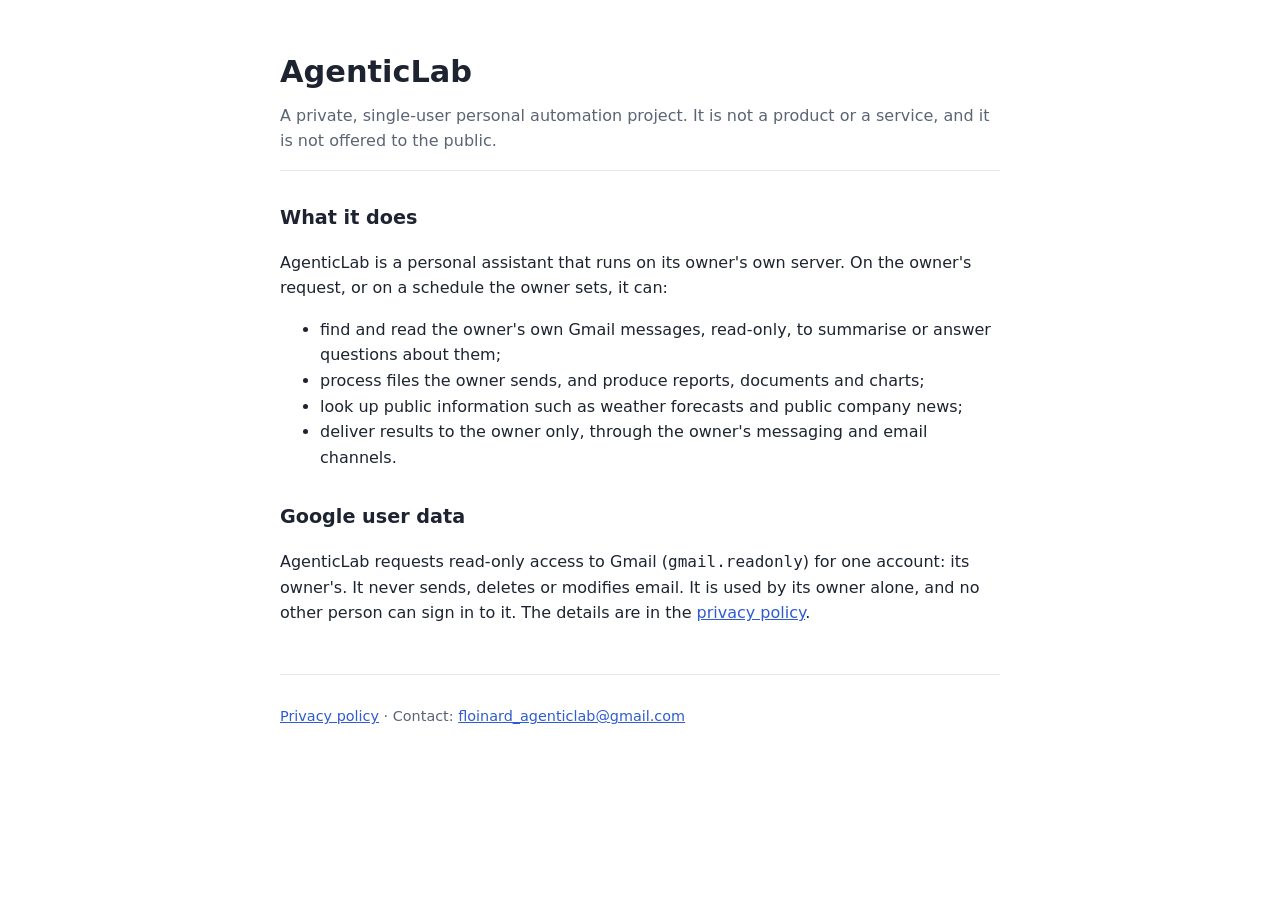
==== index.html @ 8ad276b6 "Add files via upload" ====
<!doctype html>
<html lang="en">
<head>
<meta charset="utf-8">
<meta name="viewport" content="width=device-width, initial-scale=1">
<meta http-equiv="Content-Security-Policy" content="default-src 'none'; style-src 'self'; img-src 'self'; base-uri 'none'; form-action 'none'">
<meta name="referrer" content="no-referrer">
<title>AgenticLab</title>
<link rel="stylesheet" href="style.css">
</head>
<body>
<main>
<header>
<h1>AgenticLab</h1>
<p class="lead">A private, single-user personal automation project. It is not a product or a service, and it is not offered to the public.</p>
</header>

<h2>What it does</h2>
<p>AgenticLab is a personal assistant that runs on its owner's own server. On the owner's request, or on a schedule the owner sets, it can:</p>
<ul>
<li>find and read the owner's own Gmail messages, read-only, to summarise or answer questions about them;</li>
<li>process files the owner sends, and produce reports, documents and charts;</li>
<li>look up public information such as weather forecasts and public company news;</li>
<li>deliver results to the owner only, through the owner's messaging and email channels.</li>
</ul>

<h2>Google user data</h2>
<p>AgenticLab requests read-only access to Gmail (<code>gmail.readonly</code>) for one account: its owner's. It never sends, deletes or modifies email. It is used by its owner alone, and no other person can sign in to it. The details are in the <a href="privacy.html">privacy policy</a>.</p>

<footer>
<p><a href="privacy.html">Privacy policy</a> · Contact: <a href="mailto:floinard_agenticlab@gmail.com">floinard_agenticlab@gmail.com</a></p>
</footer>
</main>
</body>
</html>
---- style.css ----
:root { --fg: #1d2330; --muted: #5b6474; --bg: #ffffff; --line: #e3e6eb; --accent: #2f5bd3; }
@media (prefers-color-scheme: dark) { :root { --fg: #e7eaf0; --muted: #a2abba; --bg: #12151b; --line: #2a303b; --accent: #8fb0ff; } }
* { box-sizing: border-box; }
body { margin: 0; background: var(--bg); color: var(--fg); font: 16px/1.6 system-ui, -apple-system, "Segoe UI", Roboto, sans-serif; }
main { max-width: 760px; margin: 0 auto; padding: 48px 20px 64px; }
header { border-bottom: 1px solid var(--line); padding-bottom: 16px; margin-bottom: 28px; }
h1 { font-size: 1.9rem; margin: 0 0 6px; } h2 { font-size: 1.2rem; margin-top: 2rem; }
p.lead { color: var(--muted); margin: 0; }
a { color: var(--accent); }
table { border-collapse: collapse; width: 100%; margin: 12px 0; font-size: 0.95rem; }
th, td { text-align: left; vertical-align: top; padding: 8px 10px; border-bottom: 1px solid var(--line); }
footer { margin-top: 48px; padding-top: 16px; border-top: 1px solid var(--line); color: var(--muted); font-size: 0.9rem; }
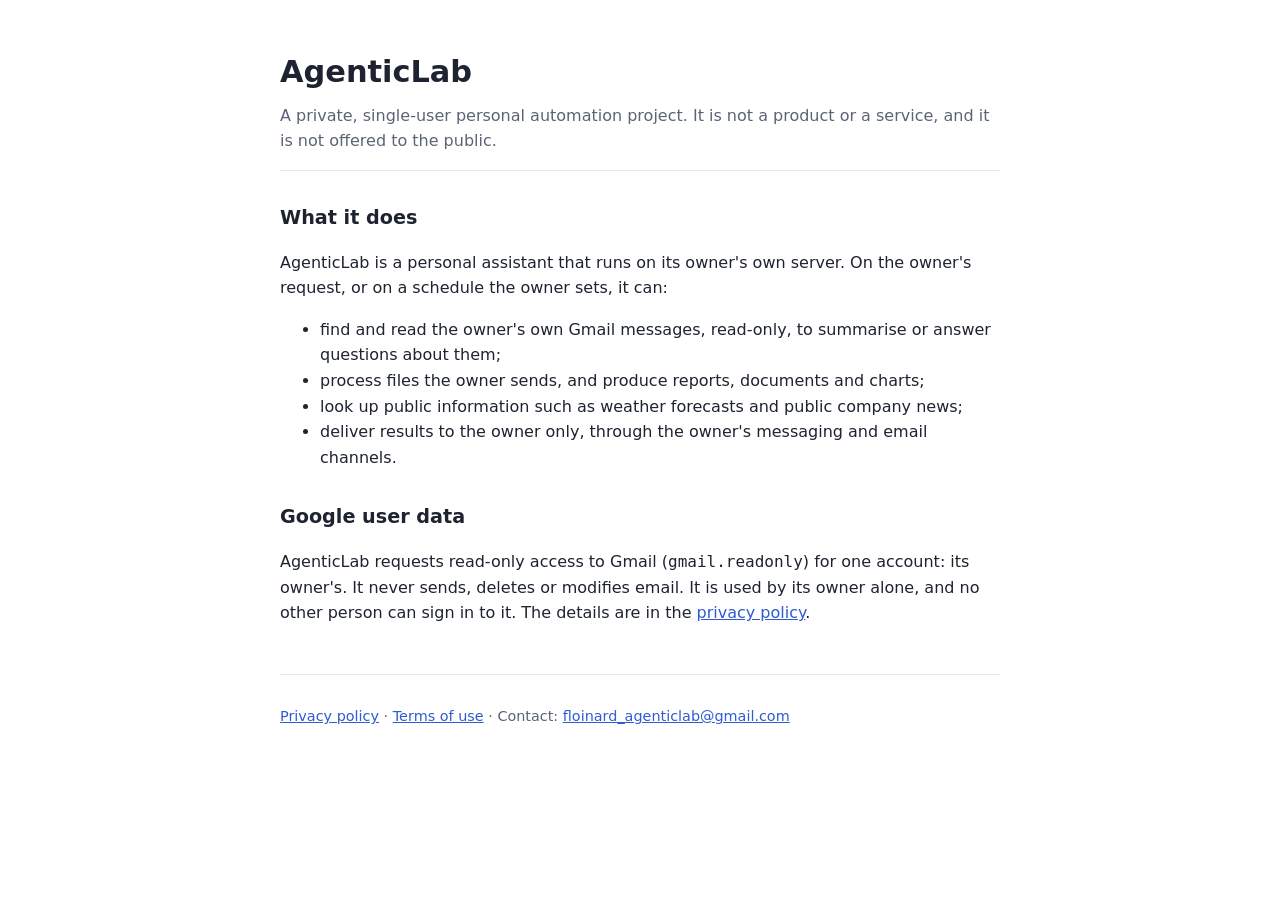
==== commit c86898d3: "Add files via upload" ====
--- a/index.html
+++ b/index.html
@@ -28,7 +28,7 @@
 <p>AgenticLab requests read-only access to Gmail (<code>gmail.readonly</code>) for one account: its owner's. It never sends, deletes or modifies email. It is used by its owner alone, and no other person can sign in to it. The details are in the <a href="privacy.html">privacy policy</a>.</p>
 
 <footer>
-<p><a href="privacy.html">Privacy policy</a> · Contact: <a href="mailto:floinard_agenticlab@gmail.com">floinard_agenticlab@gmail.com</a></p>
+<p><a href="privacy.html">Privacy policy</a> · <a href="terms.html">Terms of use</a> · Contact: <a href="mailto:floinard_agenticlab@gmail.com">floinard_agenticlab@gmail.com</a></p>
 </footer>
 </main>
 </body>
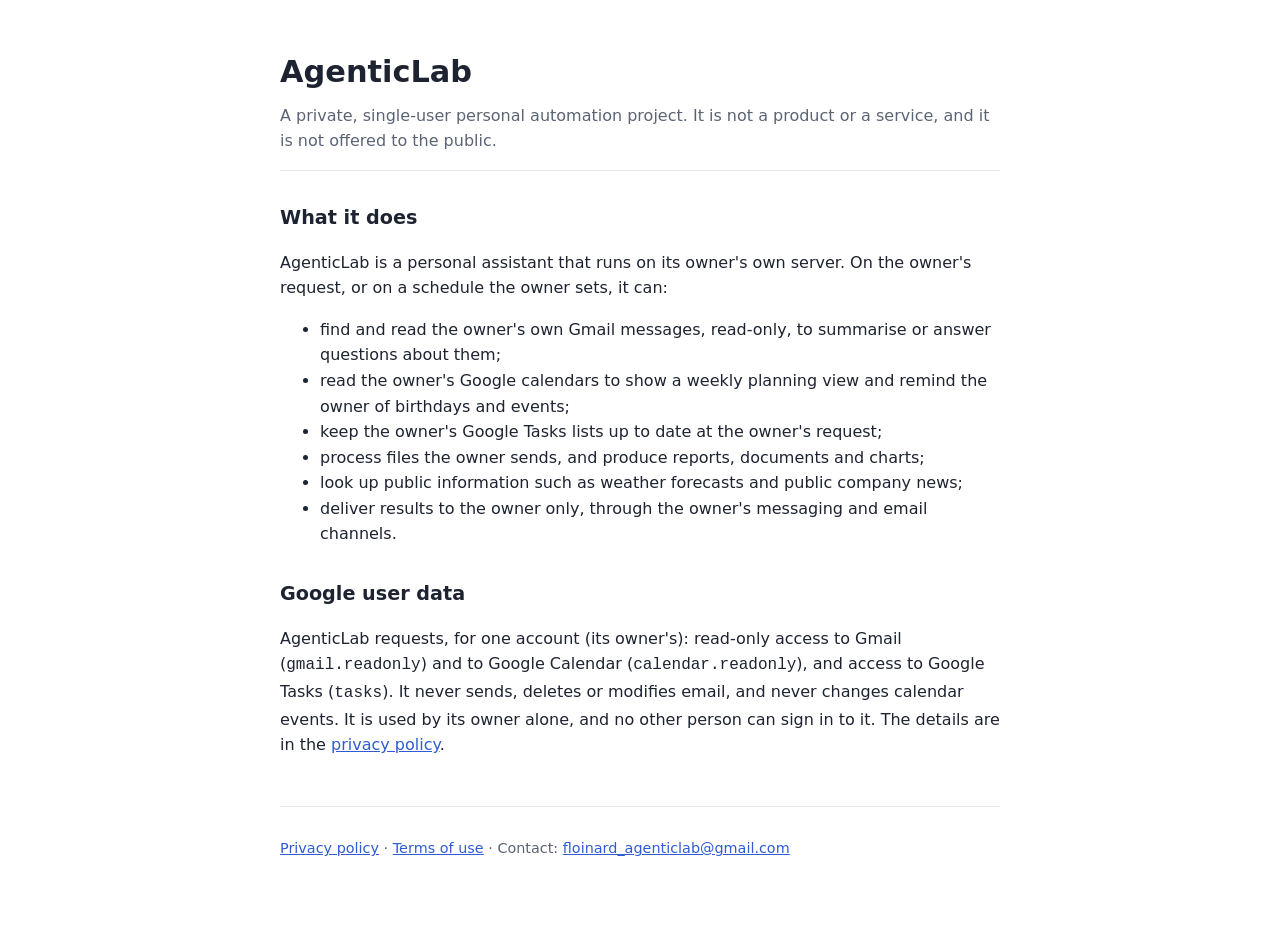
==== commit f70974c9: "Add files via upload" ====
--- a/index.html
+++ b/index.html
@@ -19,13 +19,15 @@
 <p>AgenticLab is a personal assistant that runs on its owner's own server. On the owner's request, or on a schedule the owner sets, it can:</p>
 <ul>
 <li>find and read the owner's own Gmail messages, read-only, to summarise or answer questions about them;</li>
+<li>read the owner's Google calendars to show a weekly planning view and remind the owner of birthdays and events;</li>
+<li>keep the owner's Google Tasks lists up to date at the owner's request;</li>
 <li>process files the owner sends, and produce reports, documents and charts;</li>
 <li>look up public information such as weather forecasts and public company news;</li>
 <li>deliver results to the owner only, through the owner's messaging and email channels.</li>
 </ul>
 
 <h2>Google user data</h2>
-<p>AgenticLab requests read-only access to Gmail (<code>gmail.readonly</code>) for one account: its owner's. It never sends, deletes or modifies email. It is used by its owner alone, and no other person can sign in to it. The details are in the <a href="privacy.html">privacy policy</a>.</p>
+<p>AgenticLab requests, for one account (its owner's): read-only access to Gmail (<code>gmail.readonly</code>) and to Google Calendar (<code>calendar.readonly</code>), and access to Google Tasks (<code>tasks</code>). It never sends, deletes or modifies email, and never changes calendar events. It is used by its owner alone, and no other person can sign in to it. The details are in the <a href="privacy.html">privacy policy</a>.</p>
 
 <footer>
 <p><a href="privacy.html">Privacy policy</a> · <a href="terms.html">Terms of use</a> · Contact: <a href="mailto:floinard_agenticlab@gmail.com">floinard_agenticlab@gmail.com</a></p>
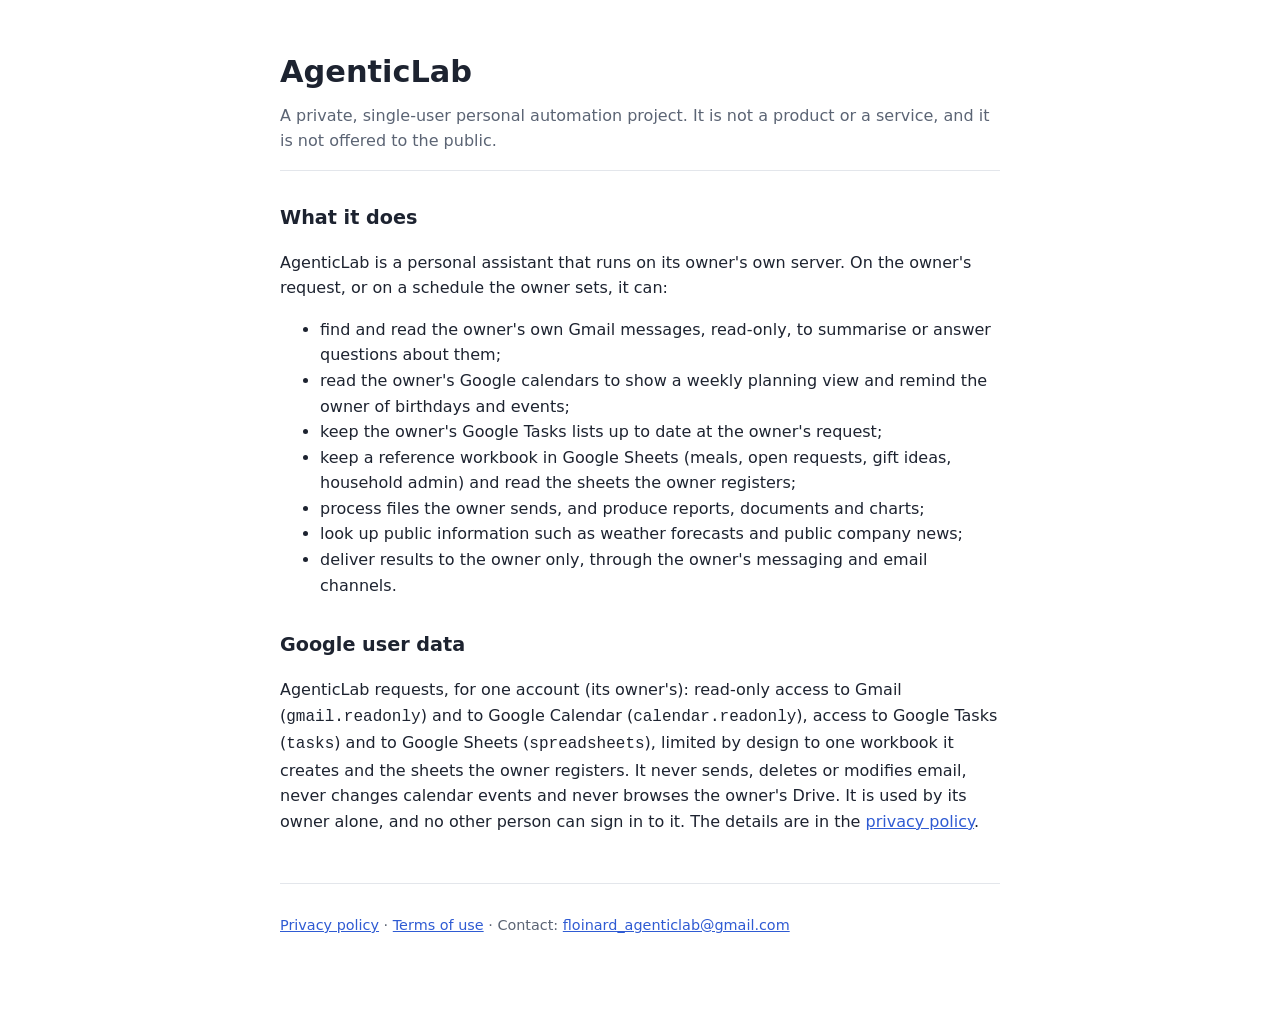
==== commit f6303344: "Add files via upload" ====
--- a/index.html
+++ b/index.html
@@ -21,13 +21,14 @@
 <li>find and read the owner's own Gmail messages, read-only, to summarise or answer questions about them;</li>
 <li>read the owner's Google calendars to show a weekly planning view and remind the owner of birthdays and events;</li>
 <li>keep the owner's Google Tasks lists up to date at the owner's request;</li>
+<li>keep a reference workbook in Google Sheets (meals, open requests, gift ideas, household admin) and read the sheets the owner registers;</li>
 <li>process files the owner sends, and produce reports, documents and charts;</li>
 <li>look up public information such as weather forecasts and public company news;</li>
 <li>deliver results to the owner only, through the owner's messaging and email channels.</li>
 </ul>
 
 <h2>Google user data</h2>
-<p>AgenticLab requests, for one account (its owner's): read-only access to Gmail (<code>gmail.readonly</code>) and to Google Calendar (<code>calendar.readonly</code>), and access to Google Tasks (<code>tasks</code>). It never sends, deletes or modifies email, and never changes calendar events. It is used by its owner alone, and no other person can sign in to it. The details are in the <a href="privacy.html">privacy policy</a>.</p>
+<p>AgenticLab requests, for one account (its owner's): read-only access to Gmail (<code>gmail.readonly</code>) and to Google Calendar (<code>calendar.readonly</code>), access to Google Tasks (<code>tasks</code>) and to Google Sheets (<code>spreadsheets</code>), limited by design to one workbook it creates and the sheets the owner registers. It never sends, deletes or modifies email, never changes calendar events and never browses the owner's Drive. It is used by its owner alone, and no other person can sign in to it. The details are in the <a href="privacy.html">privacy policy</a>.</p>
 
 <footer>
 <p><a href="privacy.html">Privacy policy</a> · <a href="terms.html">Terms of use</a> · Contact: <a href="mailto:floinard_agenticlab@gmail.com">floinard_agenticlab@gmail.com</a></p>
